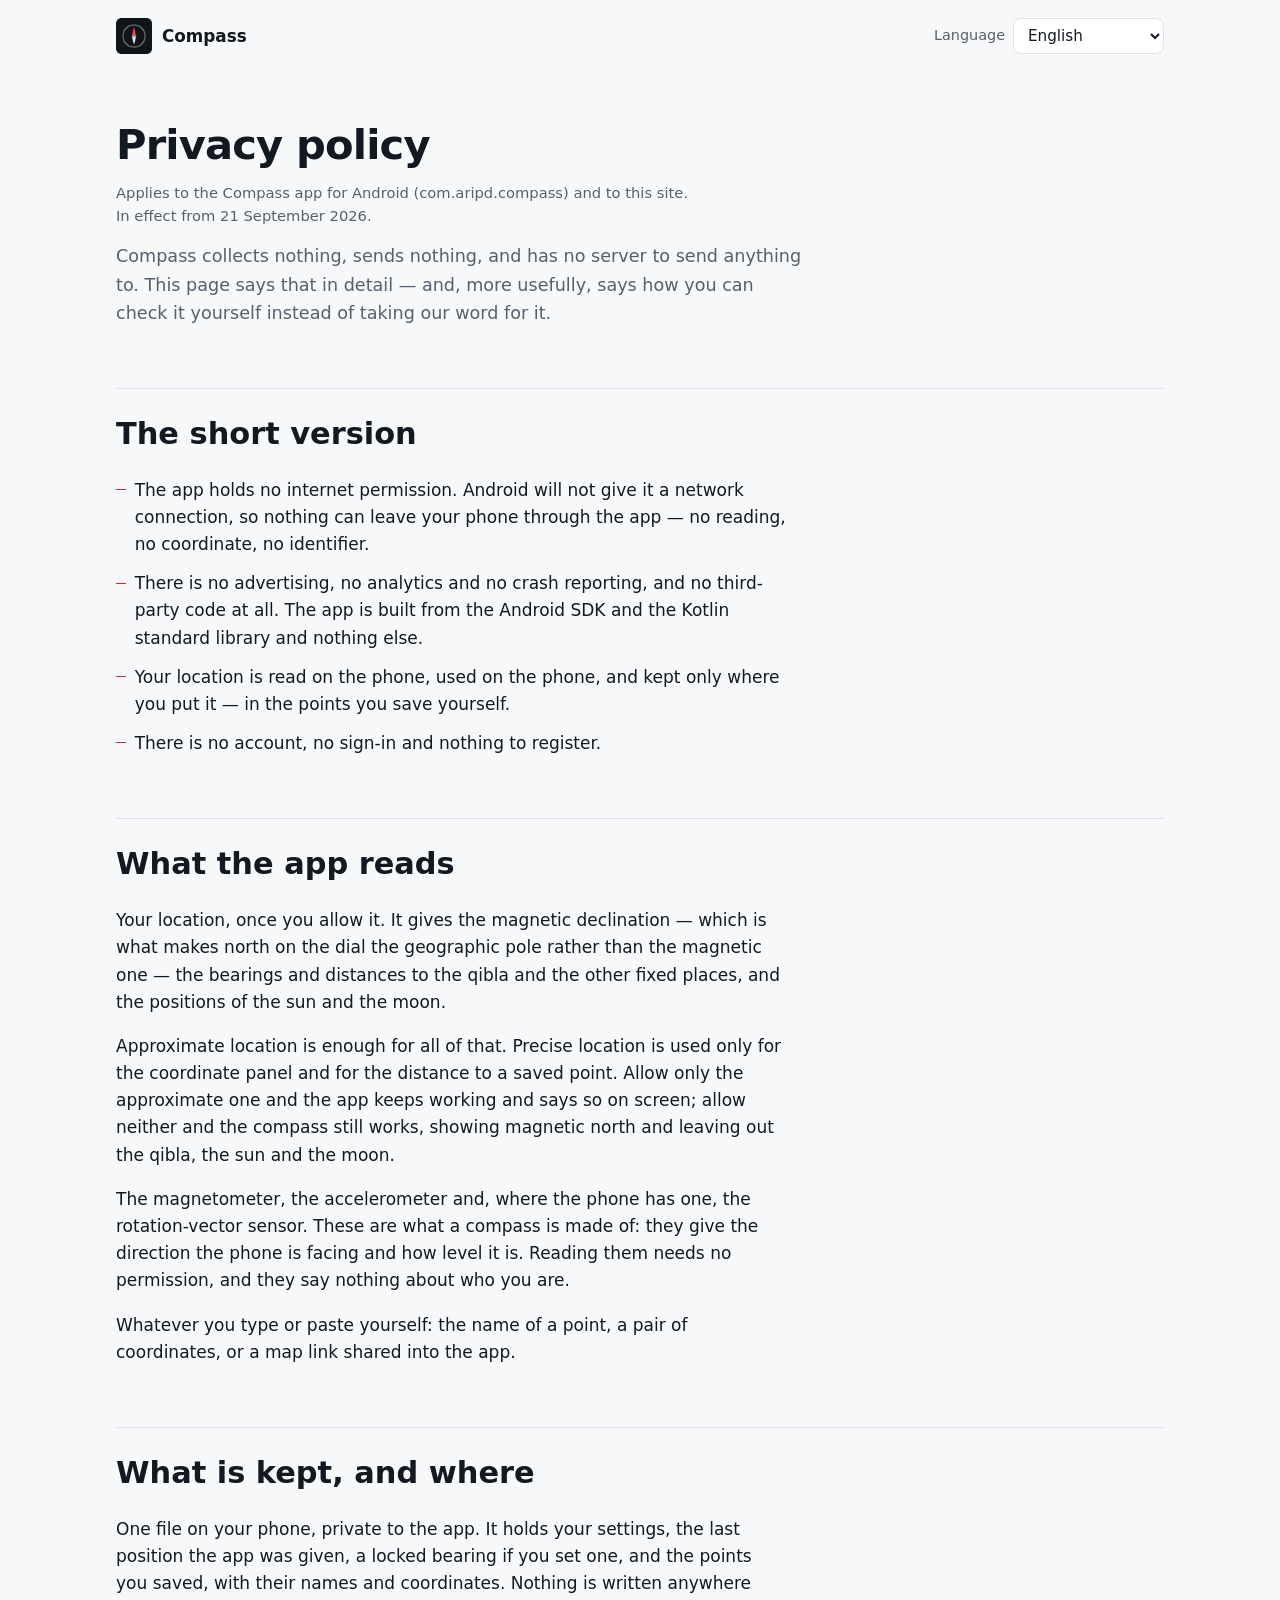
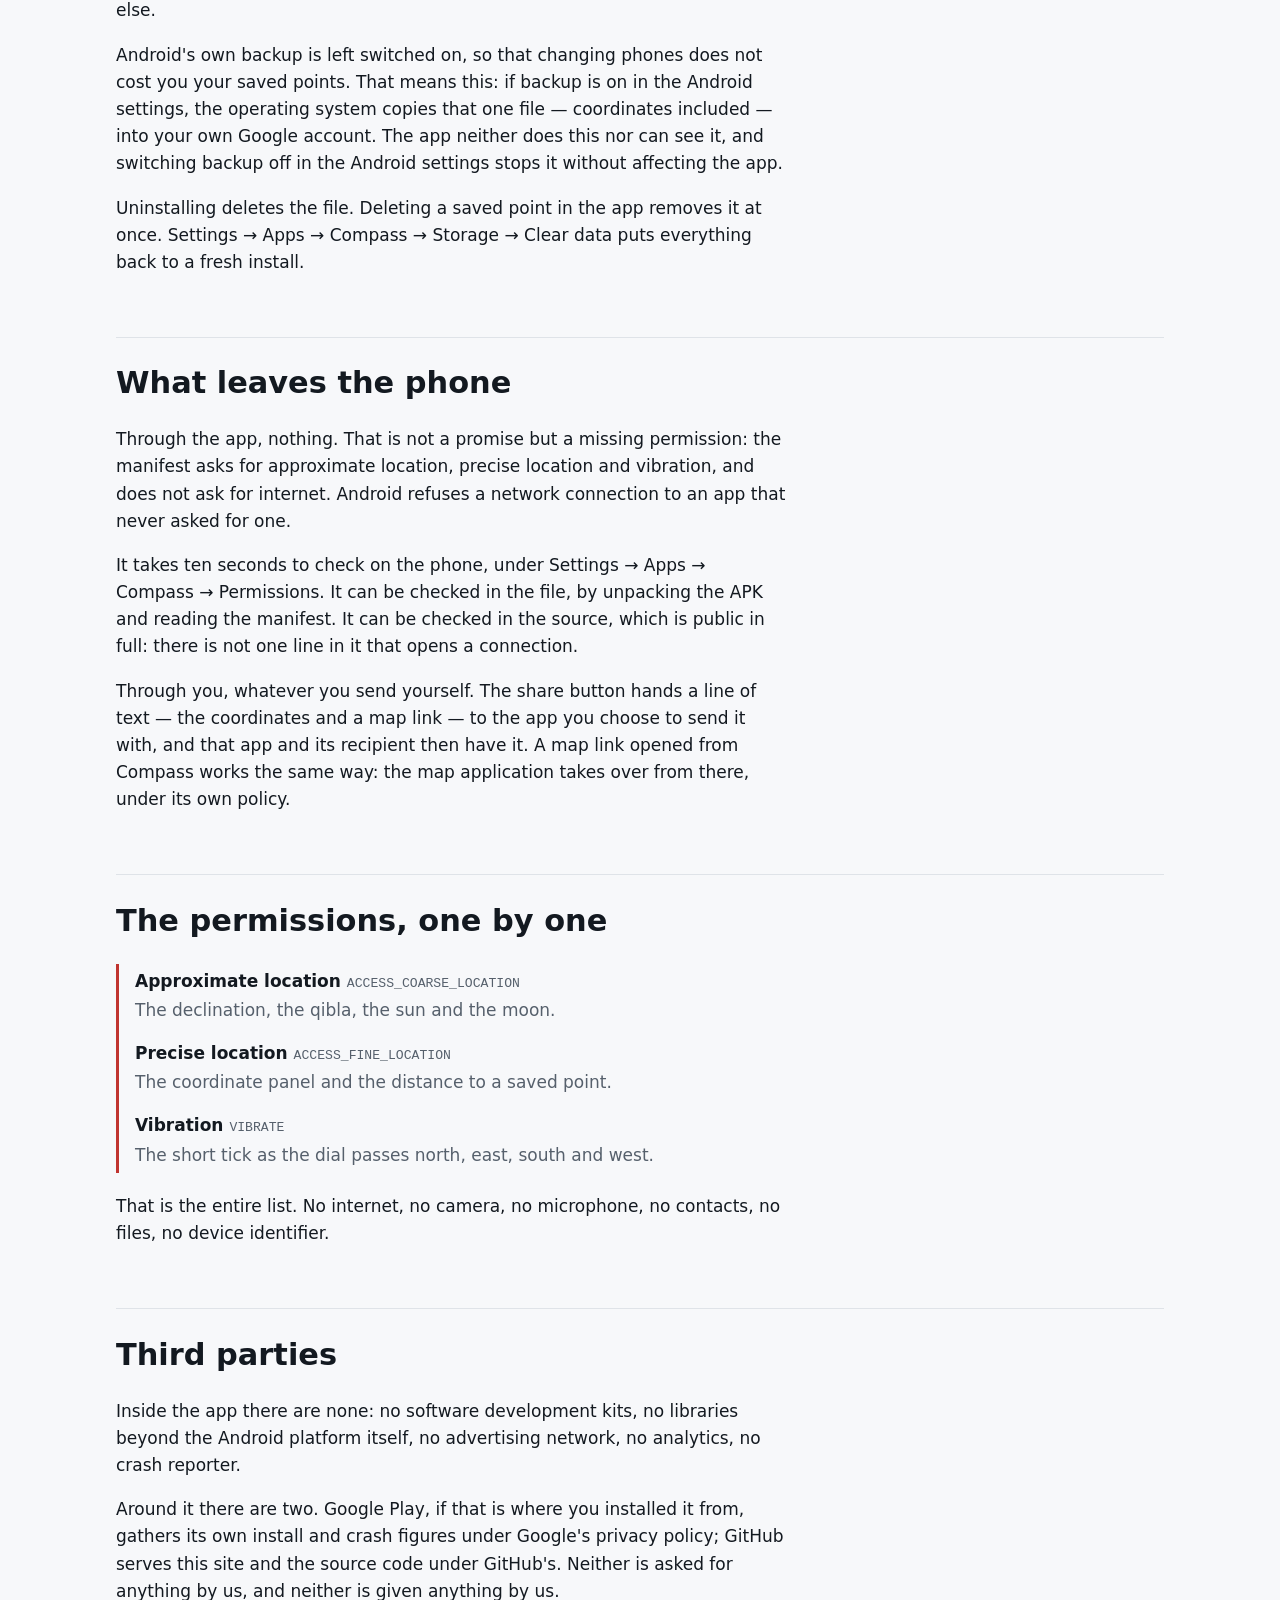
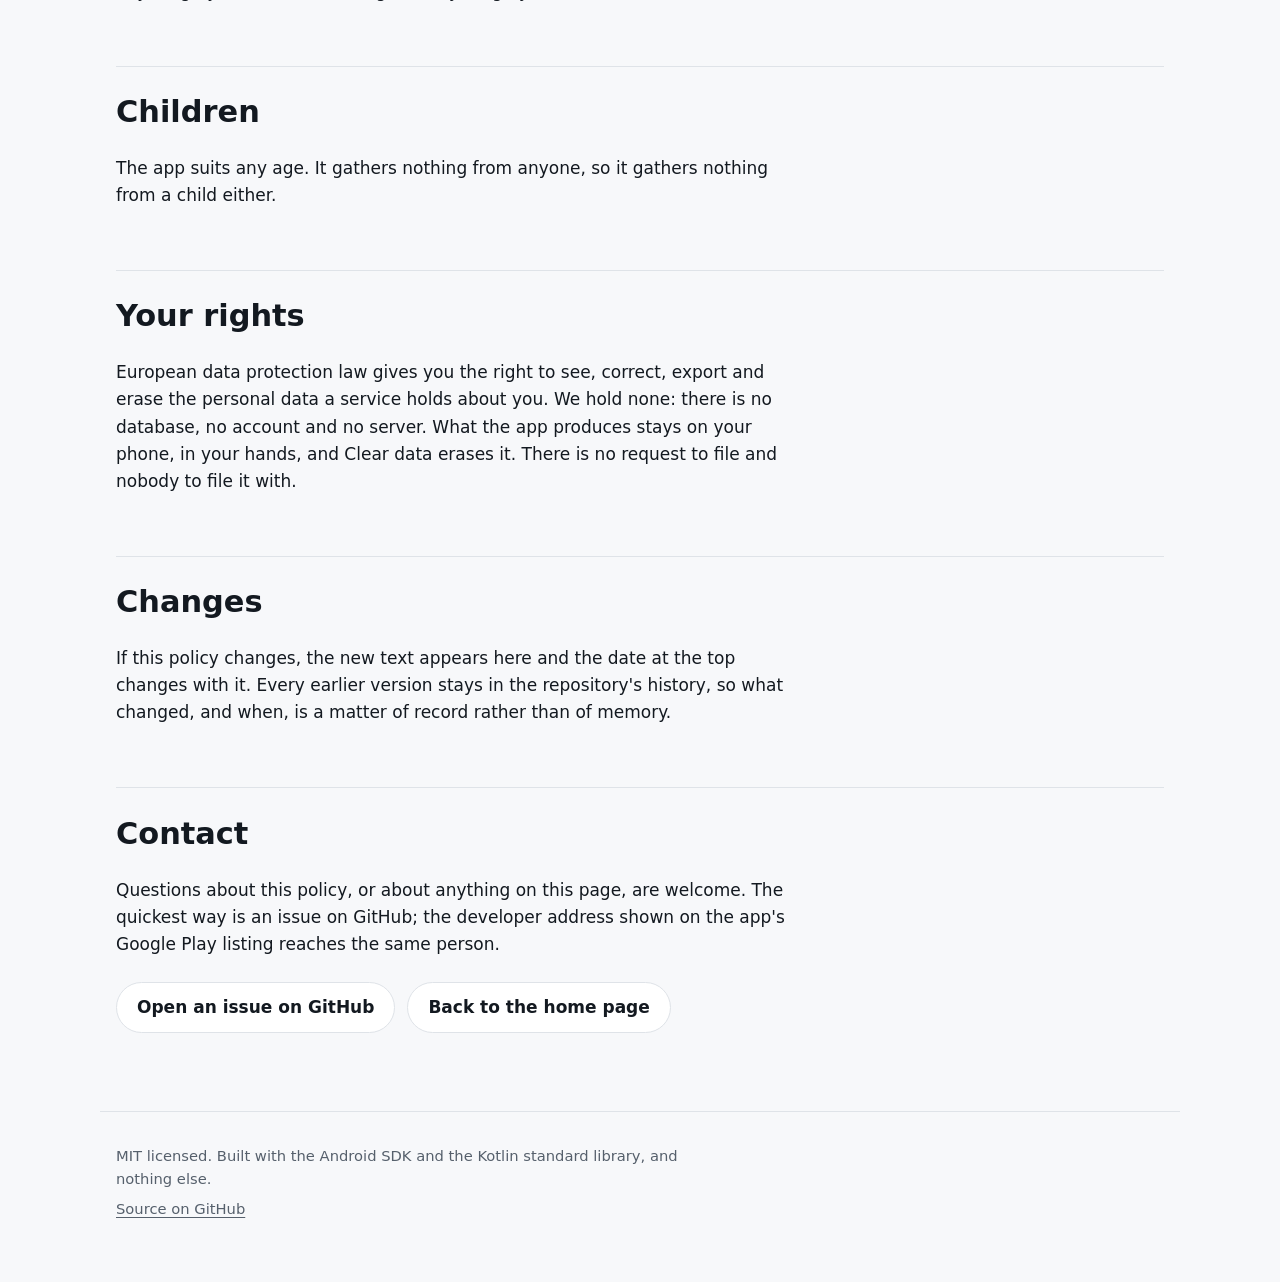
==== docs/privacy/index.html @ 5c5833a0 "Gizlilik metnini yirmi sekiz dilde yayımla Play, yayımlanan bir uygulamadan gizlilik metnini sabit v" ====
<!DOCTYPE html>
<!--
  Gizlilik metni. Play Console yayımlanmış bir uygulamadan bunu ayrı, herkese
  açık ve düzenlenemez bir adreste istiyor; adres burası:
  https://compass.aripd.com/privacy/

  Ana sayfayla aynı düzenek: İngilizce metin bu dosyanın içinde, diğer yirmi
  yedi dil `../assets/privacy-i18n.js` içinde, çeviriyi uygulayan `site.js`
  ikisinde de aynı. Ayrı bir çeviri dosyası olmasının sebebi ağırlık: ana
  sayfanın hiç kullanmayacağı yüz kilobaytlık gizlilik metnini ziyaretçiye
  indirtmenin anlamı yok.

  Metin uygulamanın gerçekten yaptığını anlatır; söylenen her şey manifest'ten,
  `compass.xml`'den ya da kaynak koddan doğrulanabilir. Yedekleme bölümü de
  buna dâhil: `allowBackup` açık, yani koordinatlar sistemin yedeğiyle Google
  hesabına gidebiliyor — bunu yazmayan bir gizlilik metni eksik olurdu.
-->
<html lang="en">
<head>
<meta charset="utf-8">
<meta name="viewport" content="width=device-width, initial-scale=1">
<title>Privacy — Compass</title>
<meta name="description" content="Compass for Android collects nothing and sends nothing: it holds no internet permission, so it cannot. What it reads, what it keeps on your phone, and how to check it yourself.">
<meta name="theme-color" content="#101418">
<meta name="color-scheme" content="dark light">
<link rel="icon" href="../ikon.png" sizes="192x192">
<link rel="apple-touch-icon" href="../ikon.png">
<link rel="canonical" href="https://compass.aripd.com/privacy/">
<meta property="og:type" content="article">
<meta property="og:title" content="Privacy — Compass">
<meta property="og:description" content="No internet permission, no analytics, no accounts. What the app reads, what it keeps, and how to check it yourself.">
<meta property="og:url" content="https://compass.aripd.com/privacy/">

<link rel="alternate" hreflang="x-default" href="https://compass.aripd.com/privacy/">
<link rel="alternate" hreflang="en" href="https://compass.aripd.com/privacy/?lang=en">
<link rel="alternate" hreflang="bg" href="https://compass.aripd.com/privacy/?lang=bg">
<link rel="alternate" hreflang="cs" href="https://compass.aripd.com/privacy/?lang=cs">
<link rel="alternate" hreflang="da" href="https://compass.aripd.com/privacy/?lang=da">
<link rel="alternate" hreflang="de" href="https://compass.aripd.com/privacy/?lang=de">
<link rel="alternate" hreflang="el" href="https://compass.aripd.com/privacy/?lang=el">
<link rel="alternate" hreflang="es" href="https://compass.aripd.com/privacy/?lang=es">
<link rel="alternate" hreflang="et" href="https://compass.aripd.com/privacy/?lang=et">
<link rel="alternate" hreflang="fi" href="https://compass.aripd.com/privacy/?lang=fi">
<link rel="alternate" hreflang="fr" href="https://compass.aripd.com/privacy/?lang=fr">
<link rel="alternate" hreflang="ga" href="https://compass.aripd.com/privacy/?lang=ga">
<link rel="alternate" hreflang="hr" href="https://compass.aripd.com/privacy/?lang=hr">
<link rel="alternate" hreflang="hu" href="https://compass.aripd.com/privacy/?lang=hu">
<link rel="alternate" hreflang="is" href="https://compass.aripd.com/privacy/?lang=is">
<link rel="alternate" hreflang="it" href="https://compass.aripd.com/privacy/?lang=it">
<link rel="alternate" hreflang="lt" href="https://compass.aripd.com/privacy/?lang=lt">
<link rel="alternate" hreflang="lv" href="https://compass.aripd.com/privacy/?lang=lv">
<link rel="alternate" hreflang="mt" href="https://compass.aripd.com/privacy/?lang=mt">
<link rel="alternate" hreflang="nb" href="https://compass.aripd.com/privacy/?lang=nb">
<link rel="alternate" hreflang="nl" href="https://compass.aripd.com/privacy/?lang=nl">
<link rel="alternate" hreflang="nn" href="https://compass.aripd.com/privacy/?lang=nn">
<link rel="alternate" hreflang="pl" href="https://compass.aripd.com/privacy/?lang=pl">
<link rel="alternate" hreflang="pt" href="https://compass.aripd.com/privacy/?lang=pt">
<link rel="alternate" hreflang="ro" href="https://compass.aripd.com/privacy/?lang=ro">
<link rel="alternate" hreflang="sk" href="https://compass.aripd.com/privacy/?lang=sk">
<link rel="alternate" hreflang="sl" href="https://compass.aripd.com/privacy/?lang=sl">
<link rel="alternate" hreflang="sv" href="https://compass.aripd.com/privacy/?lang=sv">
<link rel="alternate" hreflang="tr" href="https://compass.aripd.com/privacy/?lang=tr">

<link rel="stylesheet" href="../assets/style.css">
</head>
<body>

<a class="skip" href="#main" data-i18n="skip">Skip to content</a>

<header class="top">
  <a class="brand" href="../">
    <img src="../ikon.png" width="36" height="36" alt="" decoding="async">
    <span>Compass</span>
  </a>

  <form class="picker" id="picker" hidden>
    <label for="lang" data-i18n="langLabel">Language</label>
    <select id="lang" name="lang"></select>
    <noscript><button type="submit">OK</button></noscript>
  </form>
</header>

<main id="main" class="policy">

  <h1 data-i18n="h1">Privacy policy</h1>
  <p class="note" data-i18n="updated">Applies to the Compass app for Android (com.aripd.compass) and to this site. In effect from 21 September 2026.</p>
  <p class="lead" data-i18n="lead">Compass collects nothing, sends nothing, and has no server to send anything to. This page says that in detail — and, more usefully, says how you can check it yourself instead of taking our word for it.</p>

  <h2 data-i18n="secShort">The short version</h2>
  <ul class="plain">
    <li data-i18n="sh1">The app holds no internet permission. Android will not give it a network connection, so nothing can leave your phone through the app — no reading, no coordinate, no identifier.</li>
    <li data-i18n="sh2">There is no advertising, no analytics and no crash reporting, and no third-party code at all. The app is built from the Android SDK and the Kotlin standard library and nothing else.</li>
    <li data-i18n="sh3">Your location is read on the phone, used on the phone, and kept only where you put it — in the points you save yourself.</li>
    <li data-i18n="sh4">There is no account, no sign-in and nothing to register.</li>
  </ul>

  <h2 data-i18n="secWhat">What the app reads</h2>
  <p data-i18n="whatLoc">Your location, once you allow it. It gives the magnetic declination — which is what makes north on the dial the geographic pole rather than the magnetic one — the bearings and distances to the qibla and the other fixed places, and the positions of the sun and the moon.</p>
  <p data-i18n="whatLocB">Approximate location is enough for all of that. Precise location is used only for the coordinate panel and for the distance to a saved point. Allow only the approximate one and the app keeps working and says so on screen; allow neither and the compass still works, showing magnetic north and leaving out the qibla, the sun and the moon.</p>
  <p data-i18n="whatSensors">The magnetometer, the accelerometer and, where the phone has one, the rotation-vector sensor. These are what a compass is made of: they give the direction the phone is facing and how level it is. Reading them needs no permission, and they say nothing about who you are.</p>
  <p data-i18n="whatYou">Whatever you type or paste yourself: the name of a point, a pair of coordinates, or a map link shared into the app.</p>

  <h2 data-i18n="secStore">What is kept, and where</h2>
  <p data-i18n="store1">One file on your phone, private to the app. It holds your settings, the last position the app was given, a locked bearing if you set one, and the points you saved, with their names and coordinates. Nothing is written anywhere else.</p>
  <p data-i18n="store2">Android's own backup is left switched on, so that changing phones does not cost you your saved points. That means this: if backup is on in the Android settings, the operating system copies that one file — coordinates included — into your own Google account. The app neither does this nor can see it, and switching backup off in the Android settings stops it without affecting the app.</p>
  <p data-i18n="store3">Uninstalling deletes the file. Deleting a saved point in the app removes it at once. Settings → Apps → Compass → Storage → Clear data puts everything back to a fresh install.</p>

  <h2 data-i18n="secOut">What leaves the phone</h2>
  <p data-i18n="out1">Through the app, nothing. That is not a promise but a missing permission: the manifest asks for approximate location, precise location and vibration, and does not ask for internet. Android refuses a network connection to an app that never asked for one.</p>
  <p data-i18n="out2">It takes ten seconds to check on the phone, under Settings → Apps → Compass → Permissions. It can be checked in the file, by unpacking the APK and reading the manifest. It can be checked in the source, which is public in full: there is not one line in it that opens a connection.</p>
  <p data-i18n="out3">Through you, whatever you send yourself. The share button hands a line of text — the coordinates and a map link — to the app you choose to send it with, and that app and its recipient then have it. A map link opened from Compass works the same way: the map application takes over from there, under its own policy.</p>

  <h2 data-i18n="secPerms">The permissions, one by one</h2>
  <dl class="perms">
    <dt><span data-i18n="permCoarse">Approximate location</span> <code>ACCESS_COARSE_LOCATION</code></dt>
    <dd data-i18n="permCoarseWhy">The declination, the qibla, the sun and the moon.</dd>
    <dt><span data-i18n="permFine">Precise location</span> <code>ACCESS_FINE_LOCATION</code></dt>
    <dd data-i18n="permFineWhy">The coordinate panel and the distance to a saved point.</dd>
    <dt><span data-i18n="permVibrate">Vibration</span> <code>VIBRATE</code></dt>
    <dd data-i18n="permVibrateWhy">The short tick as the dial passes north, east, south and west.</dd>
  </dl>
  <p data-i18n="permNone">That is the entire list. No internet, no camera, no microphone, no contacts, no files, no device identifier.</p>

  <h2 data-i18n="secThird">Third parties</h2>
  <p data-i18n="third1">Inside the app there are none: no software development kits, no libraries beyond the Android platform itself, no advertising network, no analytics, no crash reporter.</p>
  <p data-i18n="third2">Around it there are two. Google Play, if that is where you installed it from, gathers its own install and crash figures under Google's privacy policy; GitHub serves this site and the source code under GitHub's. Neither is asked for anything by us, and neither is given anything by us.</p>

  <h2 data-i18n="secKids">Children</h2>
  <p data-i18n="kids">The app suits any age. It gathers nothing from anyone, so it gathers nothing from a child either.</p>

  <h2 data-i18n="secRights">Your rights</h2>
  <p data-i18n="rights">European data protection law gives you the right to see, correct, export and erase the personal data a service holds about you. We hold none: there is no database, no account and no server. What the app produces stays on your phone, in your hands, and Clear data erases it. There is no request to file and nobody to file it with.</p>

  <h2 data-i18n="secChanges">Changes</h2>
  <p data-i18n="changes">If this policy changes, the new text appears here and the date at the top changes with it. Every earlier version stays in the repository's history, so what changed, and when, is a matter of record rather than of memory.</p>

  <h2 data-i18n="secContact">Contact</h2>
  <p data-i18n="contact">Questions about this policy, or about anything on this page, are welcome. The quickest way is an issue on GitHub; the developer address shown on the app's Google Play listing reaches the same person.</p>
  <p class="actions">
    <a class="button" href="https://github.com/aripdcom/compass/issues" data-i18n="contactLink">Open an issue on GitHub</a>
    <a class="button" href="../" data-i18n="backHome">Back to the home page</a>
  </p>

</main>

<footer class="foot">
  <p data-i18n="footNote">MIT licensed. Built with the Android SDK and the Kotlin standard library, and nothing else.</p>
  <p><a href="https://github.com/aripdcom/compass" data-i18n="btnSource">Source on GitHub</a></p>
</footer>

<script src="../assets/privacy-i18n.js"></script>
<script src="../assets/site.js"></script>
</body>
</html>
---- docs/assets/style.css ----
/*
  Sayfanın tamamı bu dosyada; çerçeve yok, derleme yok.

  Renkler uygulamadan alındı: zemin #101418, yazı #F0F3F6, kuzey kırmızısı
  #E5484D, kadran işaretlerinin renkleri de kartların kenarında geçiyor
  (manyetik mavi, kıble yeşil, güneş sarı, nokta mor). Böylece siteye bakan
  biri ekran görüntüsündeki renkleri tanıyor.

  Varsayılan koyu, çünkü uygulamanın kendisi koyu. Sistemi açık temaya
  ayarlı olanda açık sürüm devreye girer; iki hâlde de yazı/zemin kontrastı
  WCAG AA eşiğinin (4,5:1) üstünde.
*/

:root {
  color-scheme: dark light;

  --bg: #101418;
  --surface: #171c22;
  --line: #262d35;
  --text: #f0f3f6;
  --dim: #9aa4b0;
  --accent: #e5484d;
  --accent-ink: #ffffff;

  /* Girişteki kadranın ibresi: kuzey kırmızı, güney açık — uygulamadaki gibi.
     Açık temada güneyin beyazı zemine karışırdı, orada koyu griye döner. */
  --needle-north: #e5484d;
  --needle-south: #f0f3f6;

  --radius: 14px;
  --gap: 24px;
  --measure: 62ch;
  --font: system-ui, -apple-system, "Segoe UI", Roboto, "Helvetica Neue", Arial,
          "Noto Sans", "Liberation Sans", sans-serif;
}

@media (prefers-color-scheme: light) {
  :root {
    --bg: #f7f8fa;
    --surface: #ffffff;
    --line: #dfe3e8;
    --text: #131920;
    --dim: #56606c;
    --accent: #c0342f;
    --needle-north: #cf3b40;
    --needle-south: #6f7885;
  }
}

* { box-sizing: border-box; }

html { -webkit-text-size-adjust: 100%; }

body {
  margin: 0;
  background: var(--bg);
  color: var(--text);
  font-family: var(--font);
  font-size: 17px;
  line-height: 1.6;
  /* Yunanca, Bulgarca ve Baltık dillerinde sözcükler uzun; kesme serbest. */
  overflow-wrap: break-word;
}

h1, h2, h3 { line-height: 1.2; text-wrap: balance; }
h1 { font-size: clamp(2.4rem, 7vw, 3.4rem); margin: 0 0 .4em; letter-spacing: -.02em; }
h2 { font-size: clamp(1.4rem, 3.4vw, 1.9rem); margin: 0 0 .8em; }
h3 { font-size: 1.05rem; margin: 0 0 .4em; }
p  { margin: 0 0 1em; max-width: var(--measure); }

a { color: inherit; text-underline-offset: 3px; }
a:focus-visible, select:focus-visible, button:focus-visible {
  outline: 2px solid var(--accent);
  outline-offset: 3px;
  border-radius: 4px;
}

img { max-width: 100%; height: auto; }

.skip {
  position: absolute;
  left: -9999px;
  top: 0;
  background: var(--surface);
  padding: 10px 16px;
  border-radius: 0 0 var(--radius) 0;
}
.skip:focus { left: 0; z-index: 10; }

/* ---------------------------------------------------------------- başlık */

.top {
  display: flex;
  flex-wrap: wrap;
  gap: 12px;
  align-items: center;
  justify-content: space-between;
  max-width: 1080px;
  margin: 0 auto;
  padding: 18px 16px;
}

.brand {
  display: inline-flex;
  align-items: center;
  gap: 10px;
  font-weight: 600;
  font-size: 1.05rem;
  text-decoration: none;
}

.picker { display: flex; align-items: center; gap: 8px; }
.picker label { color: var(--dim); font-size: .9rem; }

.picker select {
  font: inherit;
  font-size: .95rem;
  color: var(--text);
  background: var(--surface);
  border: 1px solid var(--line);
  border-radius: 8px;
  padding: 7px 10px;
  max-width: 60vw;
}

/* ------------------------------------------------------------------ giriş */

.hero {
  display: grid;
  grid-template-columns: minmax(0, 1.25fr) minmax(0, 1fr);
  gap: clamp(24px, 5vw, 56px);
  align-items: center;
  max-width: 1080px;
  margin: 0 auto;
  padding: clamp(24px, 6vw, 72px) 16px clamp(32px, 6vw, 72px);
}

.tagline { font-size: clamp(1.05rem, 2.2vw, 1.25rem); color: var(--dim); }

.rose { width: 100%; max-width: 320px; justify-self: center; color: var(--text); }

.actions { display: flex; flex-wrap: wrap; gap: 12px; margin: 1.4em 0 .8em; }

.button {
  display: inline-block;
  padding: 11px 20px;
  border: 1px solid var(--line);
  border-radius: 999px;
  background: var(--surface);
  font-weight: 600;
  text-decoration: none;
}
.button:hover { border-color: var(--dim); }

.button.primary {
  background: var(--accent);
  border-color: var(--accent);
  color: var(--accent-ink);
}
.button.primary:hover { filter: brightness(1.08); }

.note { color: var(--dim); font-size: .92rem; }

/* ---------------------------------------------------------------- bölümler */

.band {
  max-width: 1080px;
  margin: 0 auto;
  padding: clamp(28px, 5vw, 52px) 16px;
  border-top: 1px solid var(--line);
}

.band.narrow p, .band.narrow ol { max-width: var(--measure); }

.cards {
  list-style: none;
  margin: 0;
  padding: 0;
  display: grid;
  grid-template-columns: repeat(auto-fit, minmax(260px, 1fr));
  gap: var(--gap);
}

.card {
  background: var(--surface);
  border: 1px solid var(--line);
  border-left: 3px solid var(--mark, var(--accent));
  border-radius: var(--radius);
  padding: 18px 20px;
}
.card p { margin: 0; color: var(--dim); font-size: .95rem; }

.shots {
  display: grid;
  grid-template-columns: repeat(auto-fit, minmax(210px, 1fr));
  gap: var(--gap);
}
.shots figure { margin: 0; }
.shots img {
  width: 100%;
  border: 1px solid var(--line);
  border-radius: var(--radius);
  background: #000;
}
.shots figcaption { margin-top: 10px; color: var(--dim); font-size: .92rem; }

.steps { padding-left: 1.2em; }
.steps li { margin-bottom: .5em; }

.langs {
  list-style: none;
  display: flex;
  flex-wrap: wrap;
  gap: 8px;
  margin: 1.2em 0 0;
  padding: 0;
}
.langs li { margin: 0; }
.langs a {
  display: inline-block;
  padding: 5px 12px;
  border: 1px solid var(--line);
  border-radius: 999px;
  background: var(--surface);
  font-size: .9rem;
  text-decoration: none;
  color: var(--dim);
}
.langs a:hover { color: var(--text); border-color: var(--dim); }
.langs a[aria-current="true"] {
  color: var(--text);
  border-color: var(--accent);
}

/* ----------------------------------------------------------- gizlilik sayfası */

/*
  Tek sütun, dar ölçü: bu sayfa baştan sona okunur, göz gezdirilmez. Kartlar,
  ızgaralar ve ekran görüntüleri yok — başlıklar, paragraflar ve bir izin
  listesi var.
*/

.policy {
  max-width: 1080px;
  margin: 0 auto;
  padding: clamp(24px, 5vw, 48px) 16px clamp(32px, 6vw, 64px);
}
.policy h1 { font-size: clamp(2rem, 5vw, 2.6rem); }
.policy h2 {
  margin-top: 2em;
  padding-top: .9em;
  border-top: 1px solid var(--line);
}
.policy .lead { font-size: 1.1rem; color: var(--dim); }
.policy > .note { margin-top: -.4em; }

.plain {
  list-style: none;
  margin: 0 0 1em;
  padding: 0;
  max-width: var(--measure);
}
.plain li {
  position: relative;
  padding-left: 1.1em;
  margin-bottom: .7em;
}
/* Madde imi yerine ince bir çizgi: nokta değil, sayfanın kendi tonunda. */
.plain li::before {
  content: "";
  position: absolute;
  left: 0;
  top: .72em;
  width: .6em;
  height: 1px;
  background: var(--accent);
}

.perms {
  margin: 0 0 1.2em;
  max-width: var(--measure);
  border-left: 3px solid var(--accent);
  padding: 4px 0 4px 16px;
}
.perms dt { font-weight: 600; margin-top: .9em; }
.perms dt:first-child { margin-top: 0; }
.perms dd { margin: .15em 0 0; color: var(--dim); }
/* İznin teknik adı: çevrilmez, telefonun izin listesinde aynen bu yazar. */
.perms code {
  display: inline-block;
  font-size: .82rem;
  font-weight: 400;
  color: var(--dim);
  word-break: break-all;
}

/* --------------------------------------------------------------------- alt */

.foot {
  max-width: 1080px;
  margin: 0 auto;
  padding: 32px 16px 56px;
  border-top: 1px solid var(--line);
  color: var(--dim);
  font-size: .92rem;
}
.foot p { margin: 0 0 .4em; }

@media (max-width: 720px) {
  .hero { grid-template-columns: 1fr; }
  .rose { max-width: 220px; order: -1; }
}
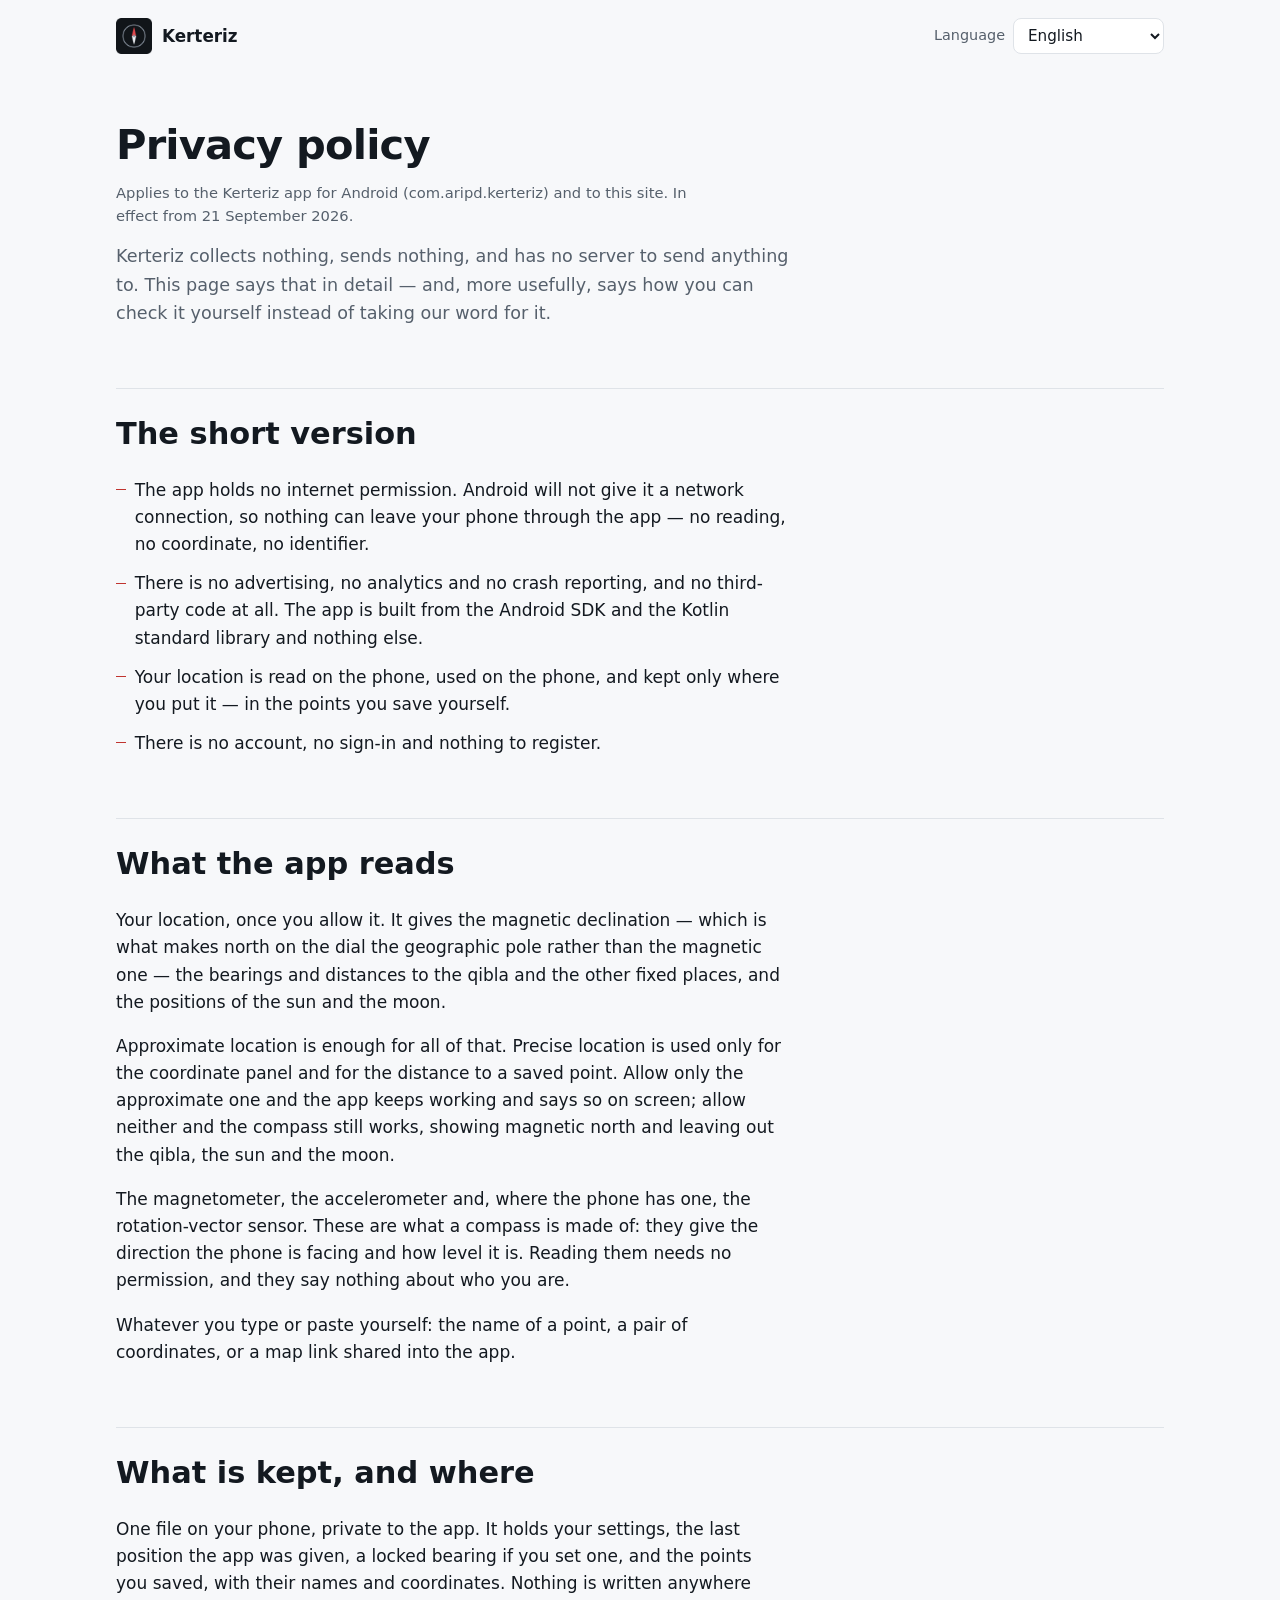
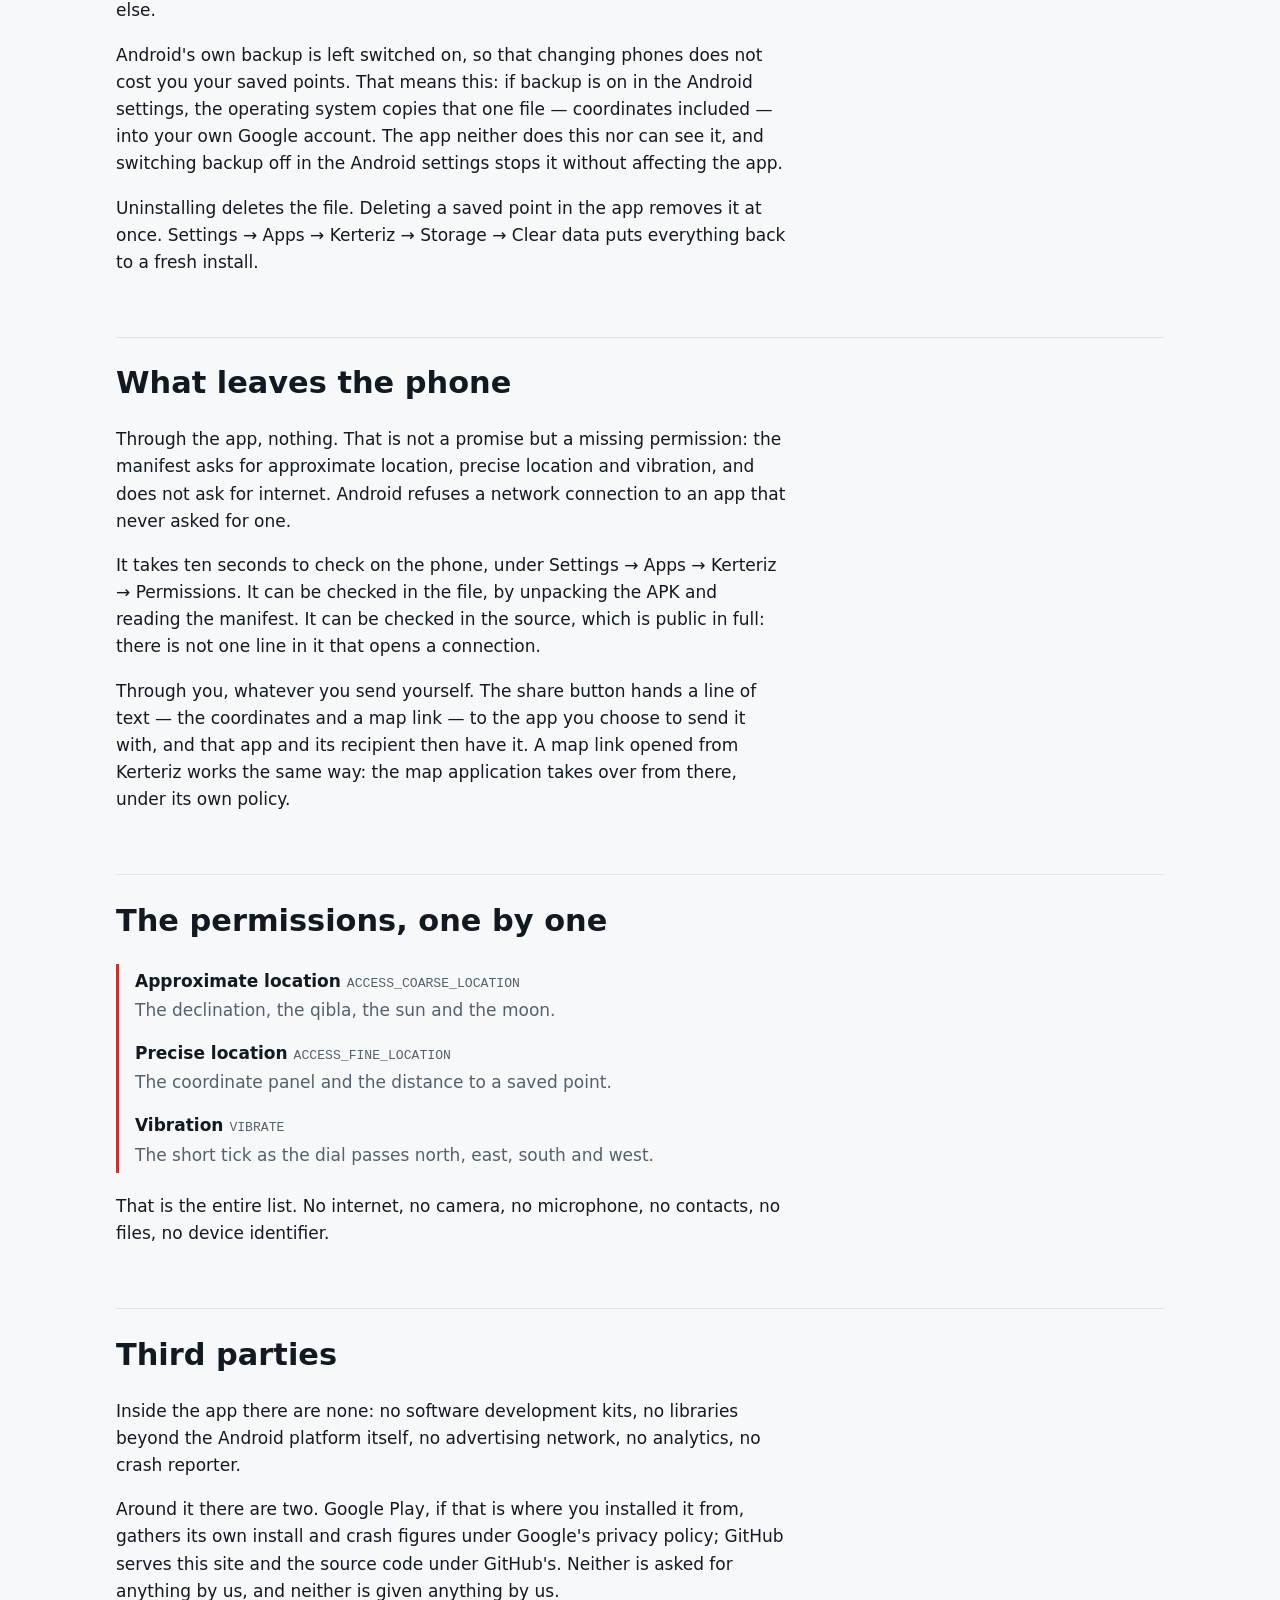
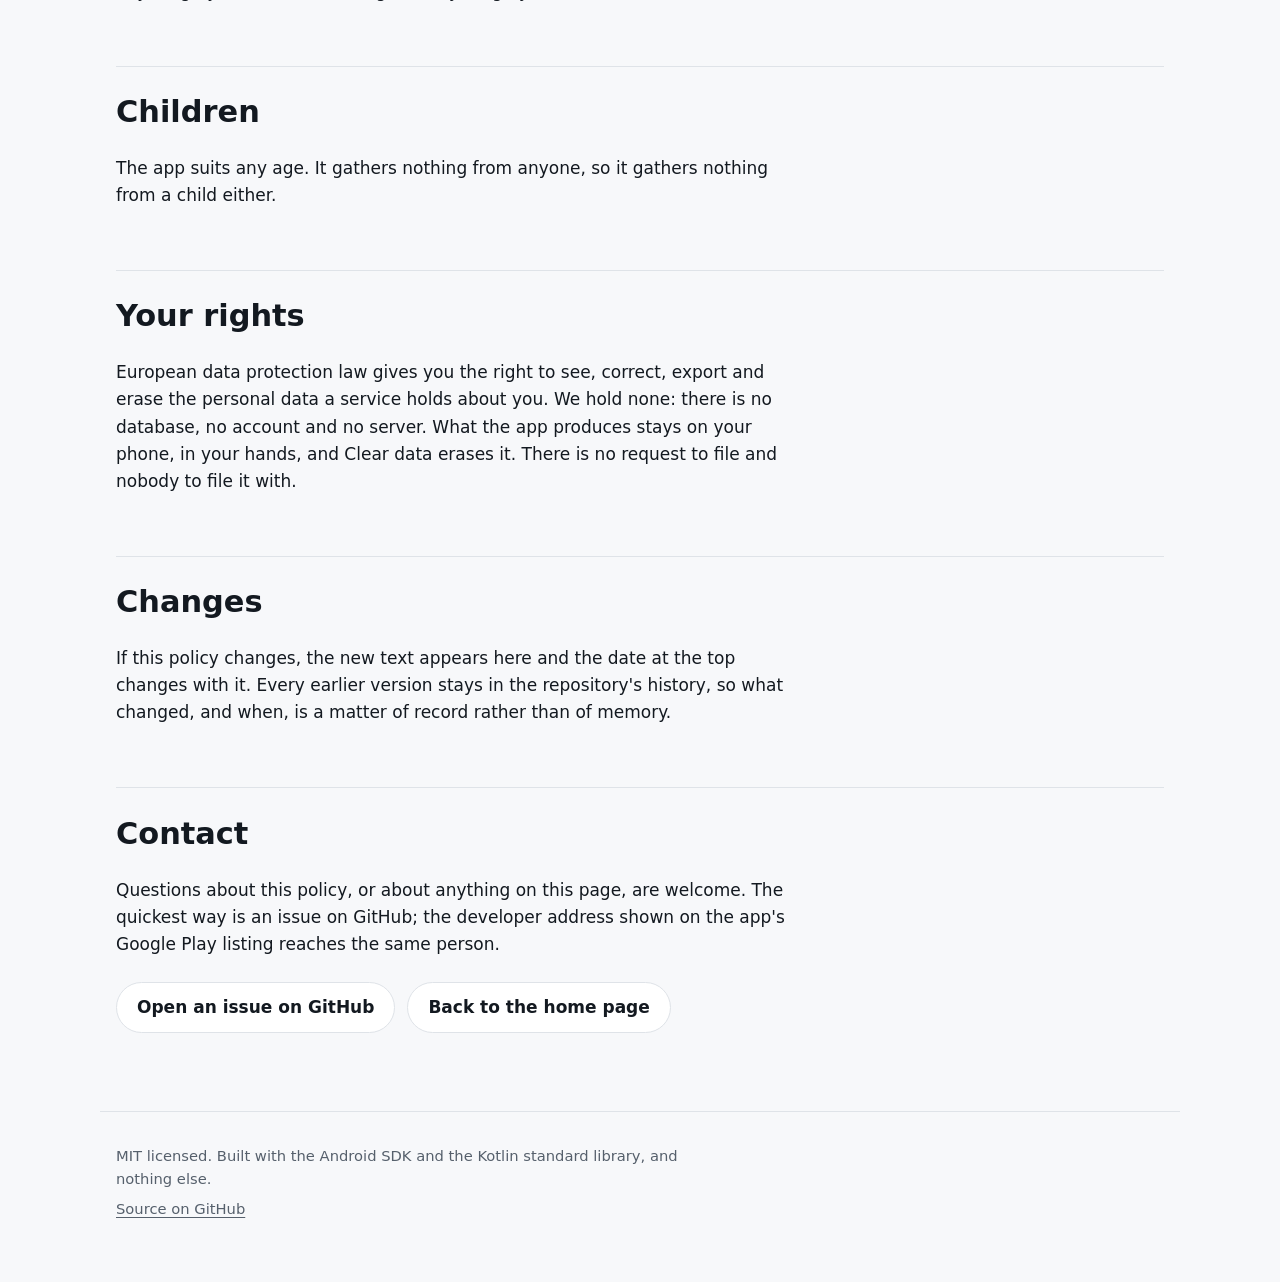
==== commit ccdea441: "Marka adını sitede ve README'de Kerteriz yap Yirmi sekiz dildeki 233 geçiş. Değiştirilen yalnızca bü" ====
--- a/docs/privacy/index.html
+++ b/docs/privacy/index.html
@@ -2,16 +2,16 @@
 <!--
   Gizlilik metni. Play Console yayımlanmış bir uygulamadan bunu ayrı, herkese
   açık ve düzenlenemez bir adreste istiyor; adres burası:
-  https://compass.aripd.com/privacy/
+  https://kerteriz.aripd.com/privacy/
 
   Ana sayfayla aynı düzenek: İngilizce metin bu dosyanın içinde, diğer yirmi
   yedi dil `../assets/privacy-i18n.js` içinde, çeviriyi uygulayan `site.js`
   ikisinde de aynı. Ayrı bir çeviri dosyası olmasının sebebi ağırlık: ana
-  sayfanın hiç kullanmayacağı yüz kilobaytlık gizlilik metnini ziyaretçiye
-  indirtmenin anlamı yok.
+  sayfanın hiç kullanmayacağı 195 KB'lık gizlilik metnini oradaki ziyaretçiye
+  de indirtmenin anlamı yok.
 
   Metin uygulamanın gerçekten yaptığını anlatır; söylenen her şey manifest'ten,
-  `compass.xml`'den ya da kaynak koddan doğrulanabilir. Yedekleme bölümü de
+  `kerteriz.xml`'den ya da kaynak koddan doğrulanabilir. Yedekleme bölümü de
   buna dâhil: `allowBackup` açık, yani koordinatlar sistemin yedeğiyle Google
   hesabına gidebiliyor — bunu yazmayan bir gizlilik metni eksik olurdu.
 -->
@@ -19,47 +19,47 @@
 <head>
 <meta charset="utf-8">
 <meta name="viewport" content="width=device-width, initial-scale=1">
-<title>Privacy — Compass</title>
-<meta name="description" content="Compass for Android collects nothing and sends nothing: it holds no internet permission, so it cannot. What it reads, what it keeps on your phone, and how to check it yourself.">
+<title>Privacy — Kerteriz</title>
+<meta name="description" content="Kerteriz for Android collects nothing and sends nothing: it holds no internet permission, so it cannot. What it reads, what it keeps on your phone, and how to check it yourself.">
 <meta name="theme-color" content="#101418">
 <meta name="color-scheme" content="dark light">
 <link rel="icon" href="../ikon.png" sizes="192x192">
 <link rel="apple-touch-icon" href="../ikon.png">
-<link rel="canonical" href="https://compass.aripd.com/privacy/">
+<link rel="canonical" href="https://kerteriz.aripd.com/privacy/">
 <meta property="og:type" content="article">
-<meta property="og:title" content="Privacy — Compass">
+<meta property="og:title" content="Privacy — Kerteriz">
 <meta property="og:description" content="No internet permission, no analytics, no accounts. What the app reads, what it keeps, and how to check it yourself.">
-<meta property="og:url" content="https://compass.aripd.com/privacy/">
+<meta property="og:url" content="https://kerteriz.aripd.com/privacy/">
 
-<link rel="alternate" hreflang="x-default" href="https://compass.aripd.com/privacy/">
-<link rel="alternate" hreflang="en" href="https://compass.aripd.com/privacy/?lang=en">
-<link rel="alternate" hreflang="bg" href="https://compass.aripd.com/privacy/?lang=bg">
-<link rel="alternate" hreflang="cs" href="https://compass.aripd.com/privacy/?lang=cs">
-<link rel="alternate" hreflang="da" href="https://compass.aripd.com/privacy/?lang=da">
-<link rel="alternate" hreflang="de" href="https://compass.aripd.com/privacy/?lang=de">
-<link rel="alternate" hreflang="el" href="https://compass.aripd.com/privacy/?lang=el">
-<link rel="alternate" hreflang="es" href="https://compass.aripd.com/privacy/?lang=es">
-<link rel="alternate" hreflang="et" href="https://compass.aripd.com/privacy/?lang=et">
-<link rel="alternate" hreflang="fi" href="https://compass.aripd.com/privacy/?lang=fi">
-<link rel="alternate" hreflang="fr" href="https://compass.aripd.com/privacy/?lang=fr">
-<link rel="alternate" hreflang="ga" href="https://compass.aripd.com/privacy/?lang=ga">
-<link rel="alternate" hreflang="hr" href="https://compass.aripd.com/privacy/?lang=hr">
-<link rel="alternate" hreflang="hu" href="https://compass.aripd.com/privacy/?lang=hu">
-<link rel="alternate" hreflang="is" href="https://compass.aripd.com/privacy/?lang=is">
-<link rel="alternate" hreflang="it" href="https://compass.aripd.com/privacy/?lang=it">
-<link rel="alternate" hreflang="lt" href="https://compass.aripd.com/privacy/?lang=lt">
-<link rel="alternate" hreflang="lv" href="https://compass.aripd.com/privacy/?lang=lv">
-<link rel="alternate" hreflang="mt" href="https://compass.aripd.com/privacy/?lang=mt">
-<link rel="alternate" hreflang="nb" href="https://compass.aripd.com/privacy/?lang=nb">
-<link rel="alternate" hreflang="nl" href="https://compass.aripd.com/privacy/?lang=nl">
-<link rel="alternate" hreflang="nn" href="https://compass.aripd.com/privacy/?lang=nn">
-<link rel="alternate" hreflang="pl" href="https://compass.aripd.com/privacy/?lang=pl">
-<link rel="alternate" hreflang="pt" href="https://compass.aripd.com/privacy/?lang=pt">
-<link rel="alternate" hreflang="ro" href="https://compass.aripd.com/privacy/?lang=ro">
-<link rel="alternate" hreflang="sk" href="https://compass.aripd.com/privacy/?lang=sk">
-<link rel="alternate" hreflang="sl" href="https://compass.aripd.com/privacy/?lang=sl">
-<link rel="alternate" hreflang="sv" href="https://compass.aripd.com/privacy/?lang=sv">
-<link rel="alternate" hreflang="tr" href="https://compass.aripd.com/privacy/?lang=tr">
+<link rel="alternate" hreflang="x-default" href="https://kerteriz.aripd.com/privacy/">
+<link rel="alternate" hreflang="en" href="https://kerteriz.aripd.com/privacy/?lang=en">
+<link rel="alternate" hreflang="bg" href="https://kerteriz.aripd.com/privacy/?lang=bg">
+<link rel="alternate" hreflang="cs" href="https://kerteriz.aripd.com/privacy/?lang=cs">
+<link rel="alternate" hreflang="da" href="https://kerteriz.aripd.com/privacy/?lang=da">
+<link rel="alternate" hreflang="de" href="https://kerteriz.aripd.com/privacy/?lang=de">
+<link rel="alternate" hreflang="el" href="https://kerteriz.aripd.com/privacy/?lang=el">
+<link rel="alternate" hreflang="es" href="https://kerteriz.aripd.com/privacy/?lang=es">
+<link rel="alternate" hreflang="et" href="https://kerteriz.aripd.com/privacy/?lang=et">
+<link rel="alternate" hreflang="fi" href="https://kerteriz.aripd.com/privacy/?lang=fi">
+<link rel="alternate" hreflang="fr" href="https://kerteriz.aripd.com/privacy/?lang=fr">
+<link rel="alternate" hreflang="ga" href="https://kerteriz.aripd.com/privacy/?lang=ga">
+<link rel="alternate" hreflang="hr" href="https://kerteriz.aripd.com/privacy/?lang=hr">
+<link rel="alternate" hreflang="hu" href="https://kerteriz.aripd.com/privacy/?lang=hu">
+<link rel="alternate" hreflang="is" href="https://kerteriz.aripd.com/privacy/?lang=is">
+<link rel="alternate" hreflang="it" href="https://kerteriz.aripd.com/privacy/?lang=it">
+<link rel="alternate" hreflang="lt" href="https://kerteriz.aripd.com/privacy/?lang=lt">
+<link rel="alternate" hreflang="lv" href="https://kerteriz.aripd.com/privacy/?lang=lv">
+<link rel="alternate" hreflang="mt" href="https://kerteriz.aripd.com/privacy/?lang=mt">
+<link rel="alternate" hreflang="nb" href="https://kerteriz.aripd.com/privacy/?lang=nb">
+<link rel="alternate" hreflang="nl" href="https://kerteriz.aripd.com/privacy/?lang=nl">
+<link rel="alternate" hreflang="nn" href="https://kerteriz.aripd.com/privacy/?lang=nn">
+<link rel="alternate" hreflang="pl" href="https://kerteriz.aripd.com/privacy/?lang=pl">
+<link rel="alternate" hreflang="pt" href="https://kerteriz.aripd.com/privacy/?lang=pt">
+<link rel="alternate" hreflang="ro" href="https://kerteriz.aripd.com/privacy/?lang=ro">
+<link rel="alternate" hreflang="sk" href="https://kerteriz.aripd.com/privacy/?lang=sk">
+<link rel="alternate" hreflang="sl" href="https://kerteriz.aripd.com/privacy/?lang=sl">
+<link rel="alternate" hreflang="sv" href="https://kerteriz.aripd.com/privacy/?lang=sv">
+<link rel="alternate" hreflang="tr" href="https://kerteriz.aripd.com/privacy/?lang=tr">
 
 <link rel="stylesheet" href="../assets/style.css">
 </head>
@@ -70,7 +70,7 @@
 <header class="top">
   <a class="brand" href="../">
     <img src="../ikon.png" width="36" height="36" alt="" decoding="async">
-    <span>Compass</span>
+    <span>Kerteriz</span>
   </a>
 
   <form class="picker" id="picker" hidden>
@@ -83,8 +83,8 @@
 <main id="main" class="policy">
 
   <h1 data-i18n="h1">Privacy policy</h1>
-  <p class="note" data-i18n="updated">Applies to the Compass app for Android (com.aripd.compass) and to this site. In effect from 21 September 2026.</p>
-  <p class="lead" data-i18n="lead">Compass collects nothing, sends nothing, and has no server to send anything to. This page says that in detail — and, more usefully, says how you can check it yourself instead of taking our word for it.</p>
+  <p class="note" data-i18n="updated">Applies to the Kerteriz app for Android (com.aripd.kerteriz) and to this site. In effect from 21 September 2026.</p>
+  <p class="lead" data-i18n="lead">Kerteriz collects nothing, sends nothing, and has no server to send anything to. This page says that in detail — and, more usefully, says how you can check it yourself instead of taking our word for it.</p>
 
   <h2 data-i18n="secShort">The short version</h2>
   <ul class="plain">
@@ -103,12 +103,12 @@
   <h2 data-i18n="secStore">What is kept, and where</h2>
   <p data-i18n="store1">One file on your phone, private to the app. It holds your settings, the last position the app was given, a locked bearing if you set one, and the points you saved, with their names and coordinates. Nothing is written anywhere else.</p>
   <p data-i18n="store2">Android's own backup is left switched on, so that changing phones does not cost you your saved points. That means this: if backup is on in the Android settings, the operating system copies that one file — coordinates included — into your own Google account. The app neither does this nor can see it, and switching backup off in the Android settings stops it without affecting the app.</p>
-  <p data-i18n="store3">Uninstalling deletes the file. Deleting a saved point in the app removes it at once. Settings → Apps → Compass → Storage → Clear data puts everything back to a fresh install.</p>
+  <p data-i18n="store3">Uninstalling deletes the file. Deleting a saved point in the app removes it at once. Settings → Apps → Kerteriz → Storage → Clear data puts everything back to a fresh install.</p>
 
   <h2 data-i18n="secOut">What leaves the phone</h2>
   <p data-i18n="out1">Through the app, nothing. That is not a promise but a missing permission: the manifest asks for approximate location, precise location and vibration, and does not ask for internet. Android refuses a network connection to an app that never asked for one.</p>
-  <p data-i18n="out2">It takes ten seconds to check on the phone, under Settings → Apps → Compass → Permissions. It can be checked in the file, by unpacking the APK and reading the manifest. It can be checked in the source, which is public in full: there is not one line in it that opens a connection.</p>
-  <p data-i18n="out3">Through you, whatever you send yourself. The share button hands a line of text — the coordinates and a map link — to the app you choose to send it with, and that app and its recipient then have it. A map link opened from Compass works the same way: the map application takes over from there, under its own policy.</p>
+  <p data-i18n="out2">It takes ten seconds to check on the phone, under Settings → Apps → Kerteriz → Permissions. It can be checked in the file, by unpacking the APK and reading the manifest. It can be checked in the source, which is public in full: there is not one line in it that opens a connection.</p>
+  <p data-i18n="out3">Through you, whatever you send yourself. The share button hands a line of text — the coordinates and a map link — to the app you choose to send it with, and that app and its recipient then have it. A map link opened from Kerteriz works the same way: the map application takes over from there, under its own policy.</p>
 
   <h2 data-i18n="secPerms">The permissions, one by one</h2>
   <dl class="perms">
@@ -137,7 +137,7 @@
   <h2 data-i18n="secContact">Contact</h2>
   <p data-i18n="contact">Questions about this policy, or about anything on this page, are welcome. The quickest way is an issue on GitHub; the developer address shown on the app's Google Play listing reaches the same person.</p>
   <p class="actions">
-    <a class="button" href="https://github.com/aripdcom/compass/issues" data-i18n="contactLink">Open an issue on GitHub</a>
+    <a class="button" href="https://github.com/aripdcom/kerteriz/issues" data-i18n="contactLink">Open an issue on GitHub</a>
     <a class="button" href="../" data-i18n="backHome">Back to the home page</a>
   </p>
 
@@ -145,7 +145,7 @@
 
 <footer class="foot">
   <p data-i18n="footNote">MIT licensed. Built with the Android SDK and the Kotlin standard library, and nothing else.</p>
-  <p><a href="https://github.com/aripdcom/compass" data-i18n="btnSource">Source on GitHub</a></p>
+  <p><a href="https://github.com/aripdcom/kerteriz" data-i18n="btnSource">Source on GitHub</a></p>
 </footer>
 
 <script src="../assets/privacy-i18n.js"></script>
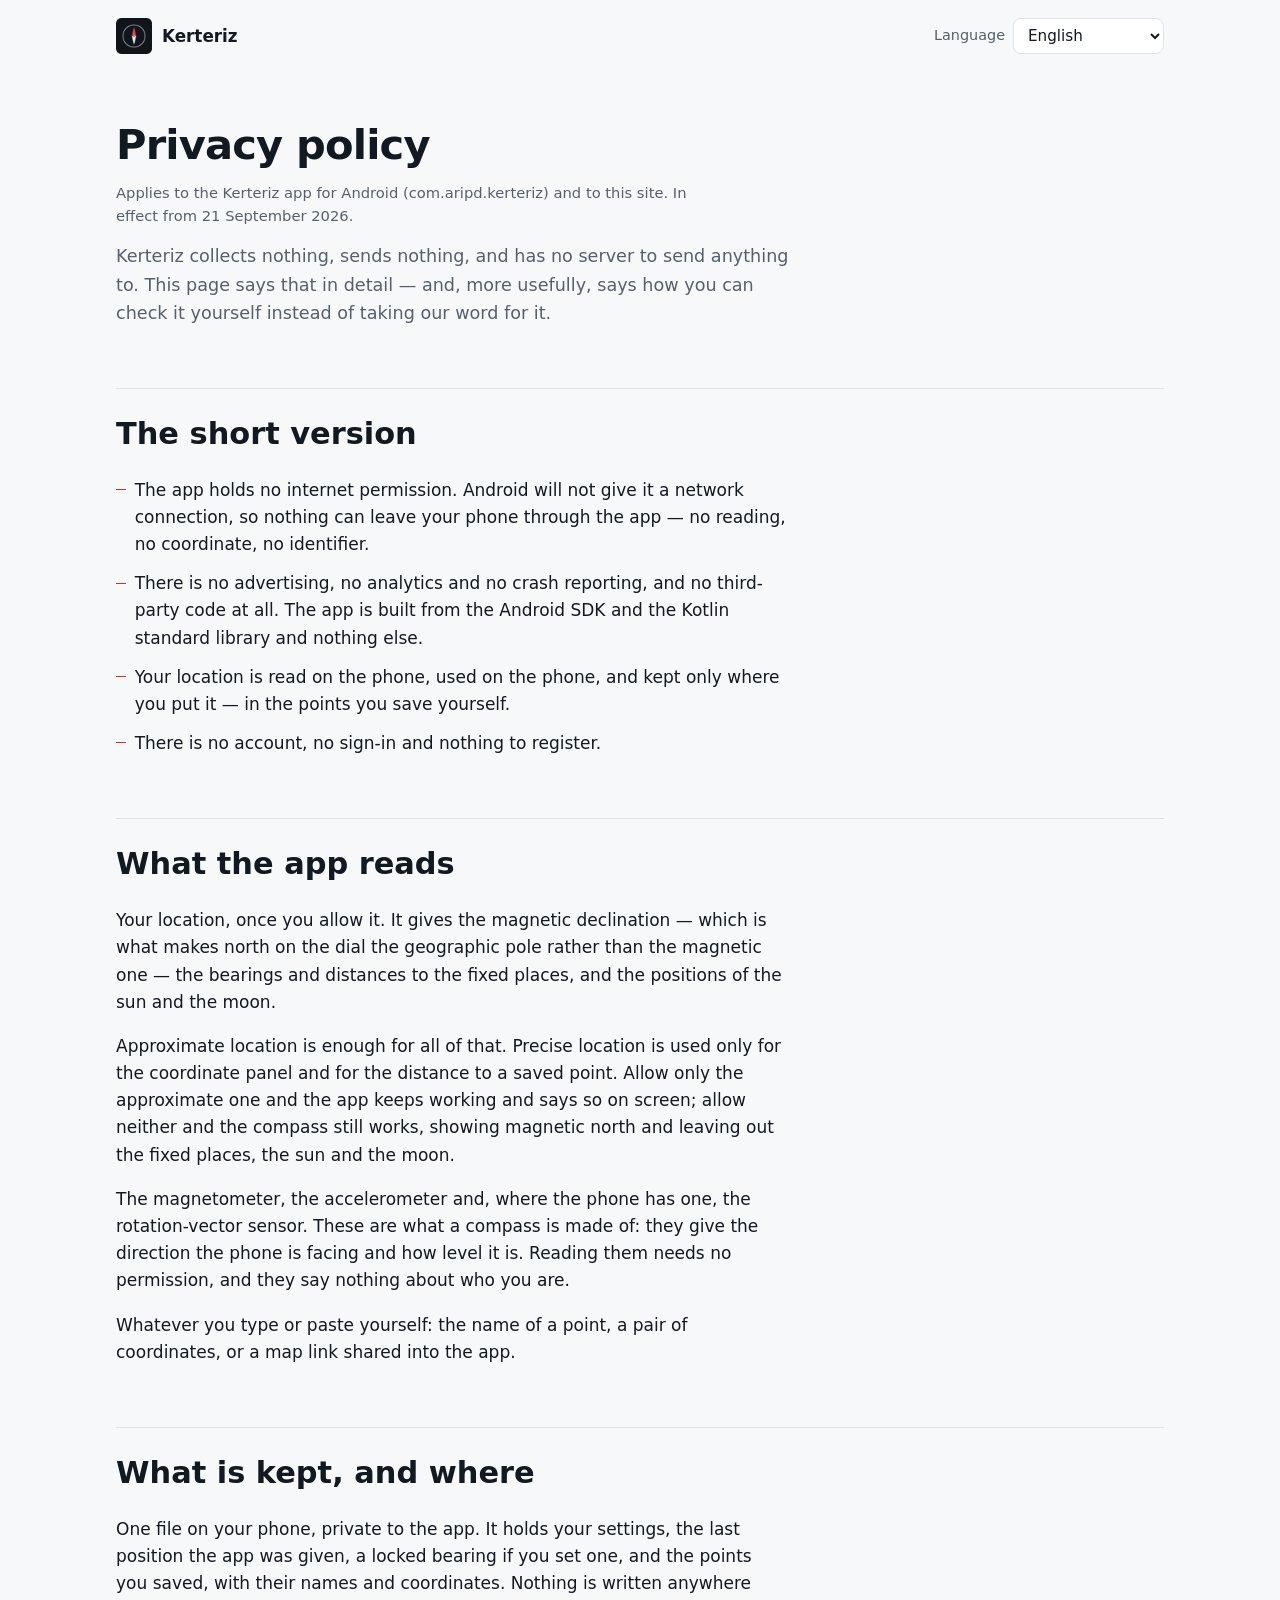
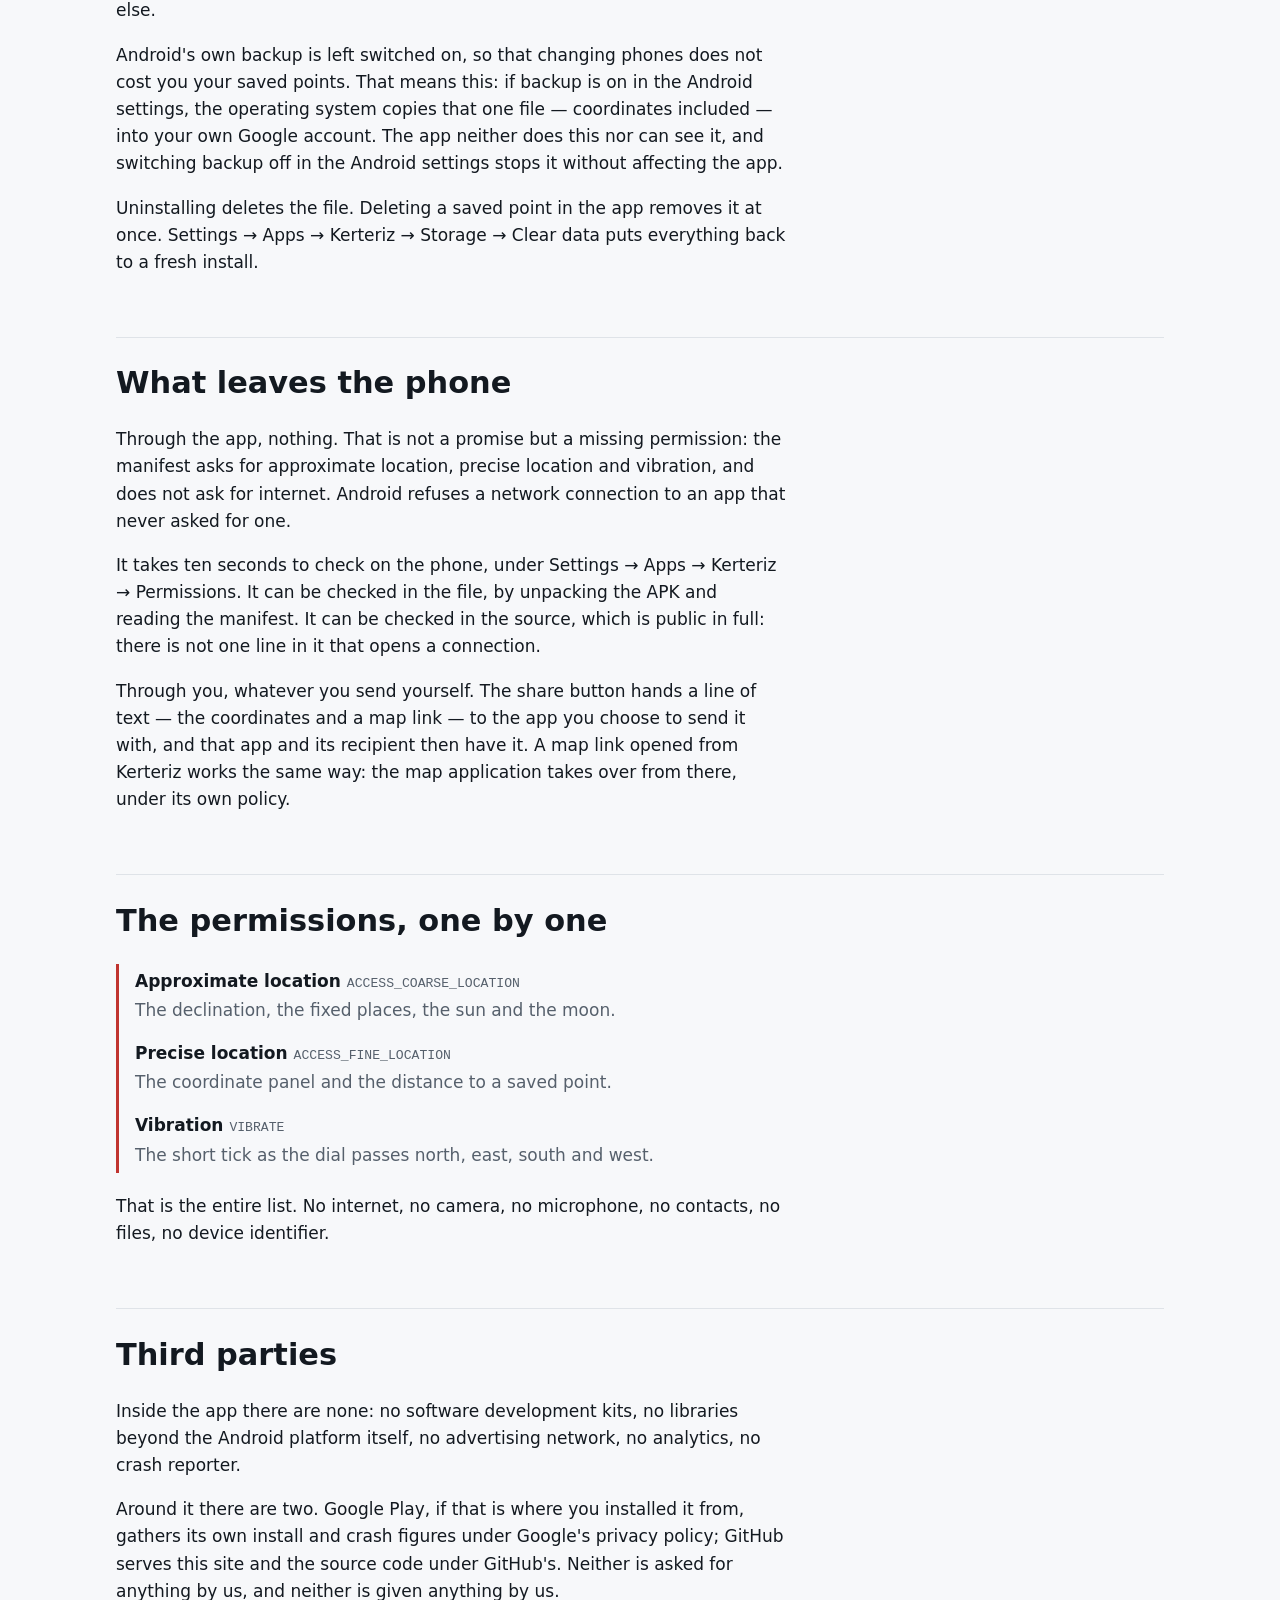
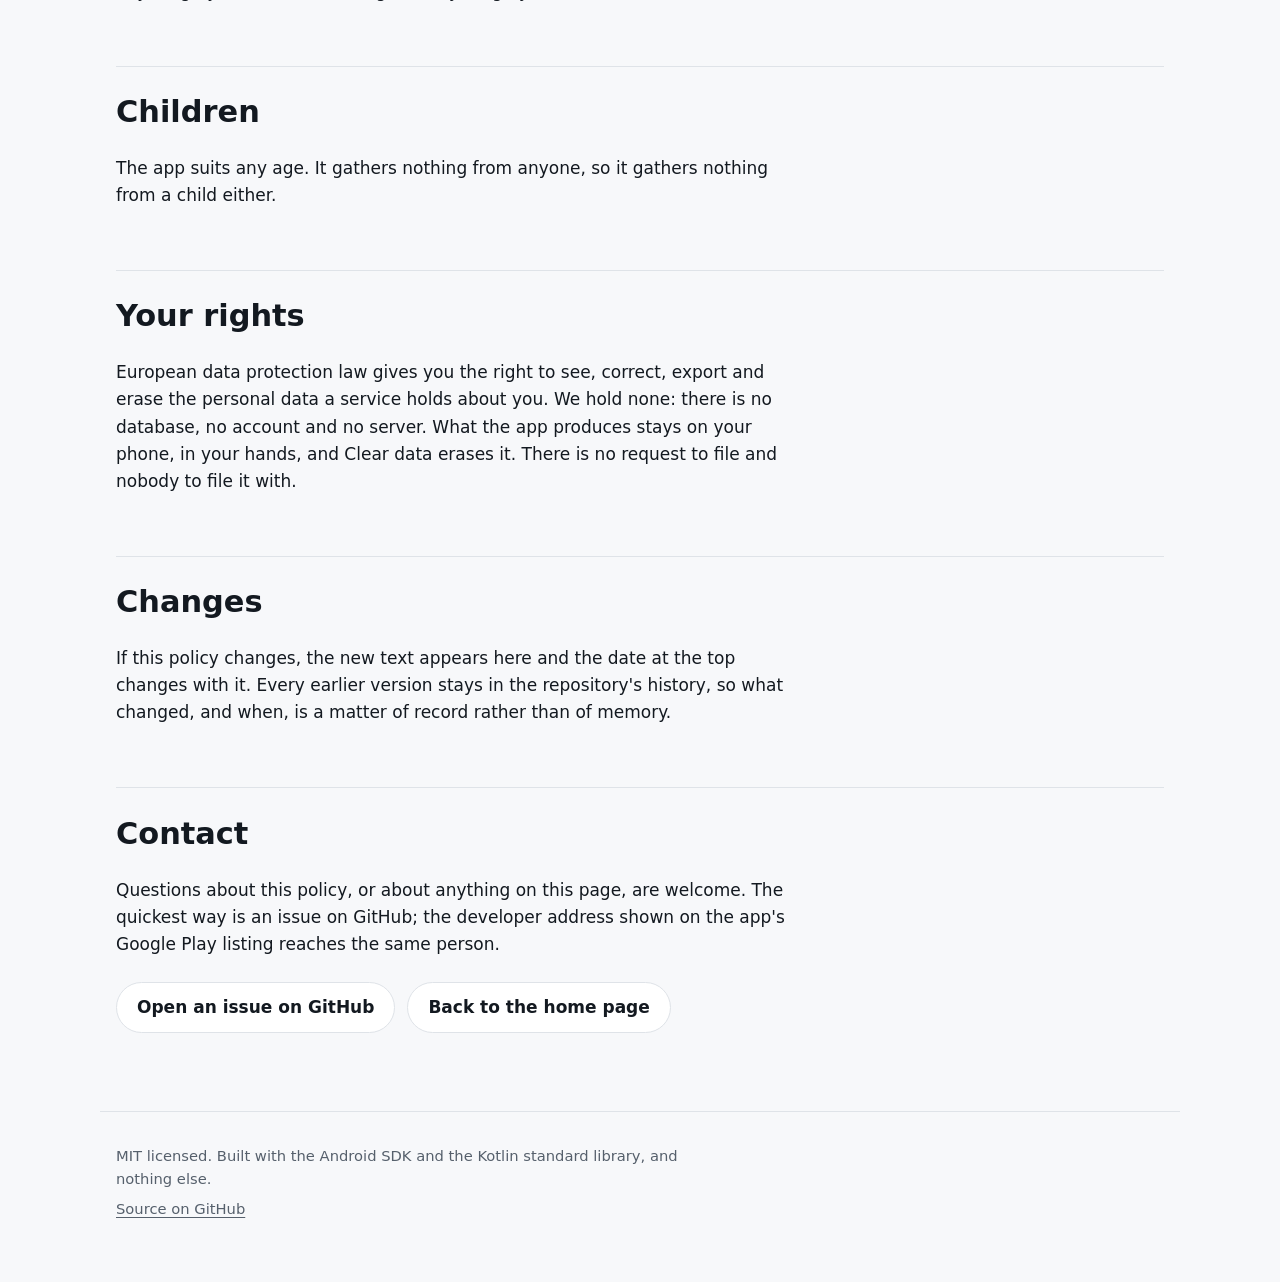
==== commit ff8e105b: "Gizlilik metninde kıble yerine sabit yerler Gizlilik metni konum izninin gerekçesini sayarken "kıble" ====
--- a/docs/privacy/index.html
+++ b/docs/privacy/index.html
@@ -95,8 +95,8 @@
   </ul>
 
   <h2 data-i18n="secWhat">What the app reads</h2>
-  <p data-i18n="whatLoc">Your location, once you allow it. It gives the magnetic declination — which is what makes north on the dial the geographic pole rather than the magnetic one — the bearings and distances to the qibla and the other fixed places, and the positions of the sun and the moon.</p>
-  <p data-i18n="whatLocB">Approximate location is enough for all of that. Precise location is used only for the coordinate panel and for the distance to a saved point. Allow only the approximate one and the app keeps working and says so on screen; allow neither and the compass still works, showing magnetic north and leaving out the qibla, the sun and the moon.</p>
+  <p data-i18n="whatLoc">Your location, once you allow it. It gives the magnetic declination — which is what makes north on the dial the geographic pole rather than the magnetic one — the bearings and distances to the fixed places, and the positions of the sun and the moon.</p>
+  <p data-i18n="whatLocB">Approximate location is enough for all of that. Precise location is used only for the coordinate panel and for the distance to a saved point. Allow only the approximate one and the app keeps working and says so on screen; allow neither and the compass still works, showing magnetic north and leaving out the fixed places, the sun and the moon.</p>
   <p data-i18n="whatSensors">The magnetometer, the accelerometer and, where the phone has one, the rotation-vector sensor. These are what a compass is made of: they give the direction the phone is facing and how level it is. Reading them needs no permission, and they say nothing about who you are.</p>
   <p data-i18n="whatYou">Whatever you type or paste yourself: the name of a point, a pair of coordinates, or a map link shared into the app.</p>
 
@@ -113,7 +113,7 @@
   <h2 data-i18n="secPerms">The permissions, one by one</h2>
   <dl class="perms">
     <dt><span data-i18n="permCoarse">Approximate location</span> <code>ACCESS_COARSE_LOCATION</code></dt>
-    <dd data-i18n="permCoarseWhy">The declination, the qibla, the sun and the moon.</dd>
+    <dd data-i18n="permCoarseWhy">The declination, the fixed places, the sun and the moon.</dd>
     <dt><span data-i18n="permFine">Precise location</span> <code>ACCESS_FINE_LOCATION</code></dt>
     <dd data-i18n="permFineWhy">The coordinate panel and the distance to a saved point.</dd>
     <dt><span data-i18n="permVibrate">Vibration</span> <code>VIBRATE</code></dt>
